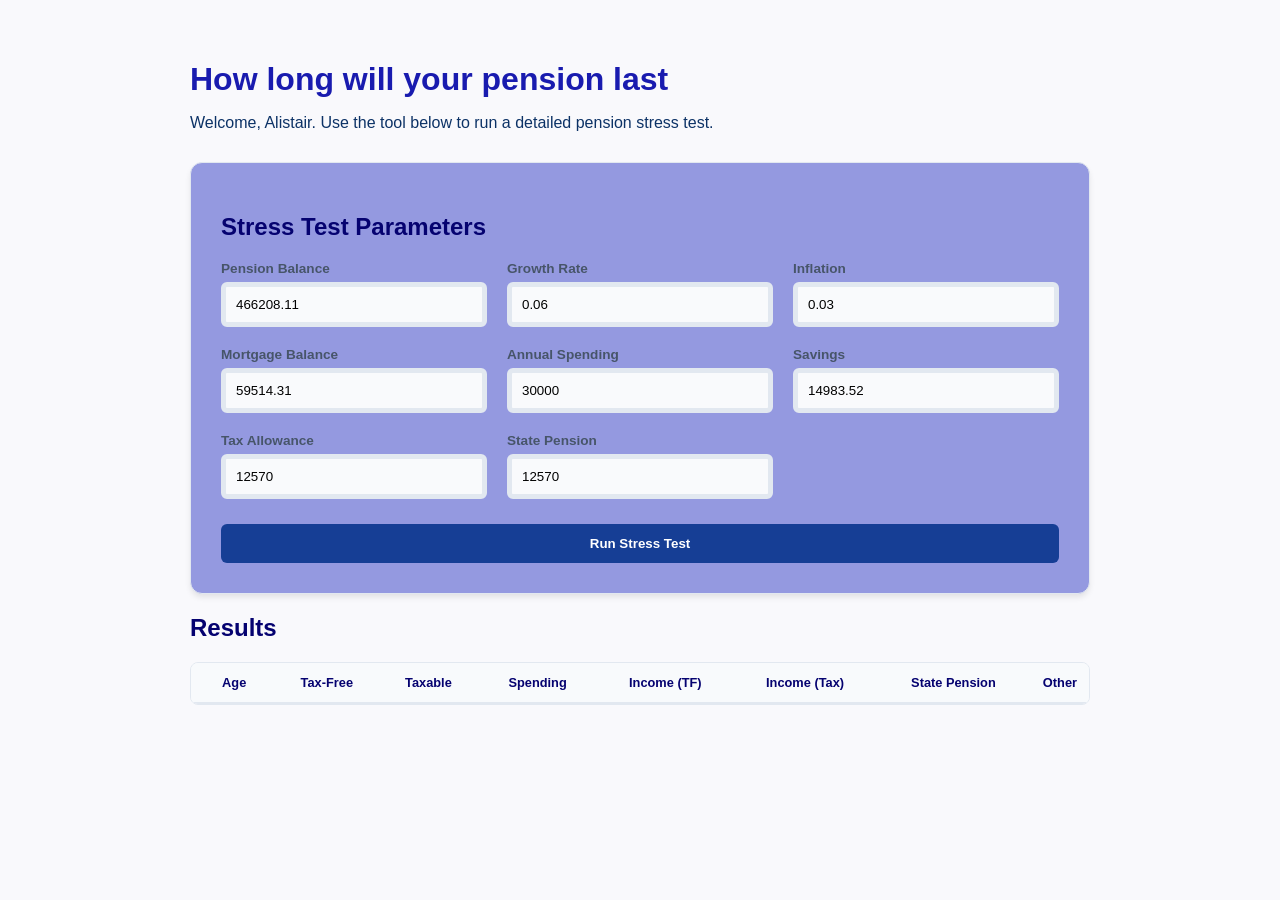
==== src/main/resources/META-INF/resources/index.html @ 06f93f1b "My Calculation runs" ====
<!DOCTYPE html>
<html lang="en">
<head>
    <meta charset="UTF-8">
    <meta name="viewport" content="width=device-width, initial-scale=1.0">
    <title>Pension Forecast Calculator</title>
    <link rel="stylesheet" href="styles.css">
</head>
<body>

<main class="container">
    <header>
        <h1>How long will your pension last</h1>
        <p class="subtitle">Welcome, Alistair. Use the tool below to run a detailed pension stress test.</p>
    </header>

    <section class="card">
        <h2 class="section-title">Stress Test Parameters</h2>
        <div class="input-grid">
            <div class="field">
                <label>Pension Balance</label>
                <input id="pensionBalance" type="number" step="0.01" value="466208.11">
            </div>
            <div class="field">
                <label>Growth Rate</label>
                <input id="growthRate" type="number" step="0.01" value="0.06">
            </div>
            <div class="field">
                <label>Inflation</label>
                <input id="inflation" type="number" step="0.01" value="0.03">
            </div>
            <div class="field">
                <label>Mortgage Balance</label>
                <input id="mortgageBalance" type="number" step="0.01" value="59514.31">
            </div>
            <div class="field">
                <label>Annual Spending</label>
                <input id="spending" type="number" step="0.01" value="30000">
            </div>
            <div class="field">
                <label>Savings</label>
                <input id="savings" type="number" step="0.01" value="14983.52">
            </div>
            <div class="field">
                <label>Tax Allowance</label>
                <input id="taxAllowance" type="number" step="0.01" value="12570">
            </div>
            <div class="field">
                <label>State Pension</label>
                <input id="statePension" type="number" step="0.01" value="12570">
            </div>
        </div>
        <button onclick="runStressTest()">Run Stress Test</button>
    </section>

    <section class="results-wrapper">
        <h2>Results</h2>
        <div class="table-container">
            <table>
                <thead>
                <tr>
                    <th>Age</th>
                    <th>Tax-Free</th>
                    <th>Taxable</th>
                    <th>Spending</th>
                    <th>Income (TF)</th>
                    <th>Income (Tax)</th>
                    <th>State Pension</th>
                    <th>Other</th>
                </tr>
                </thead>
                <tbody id="resultsTable"></tbody>
            </table>
        </div>
    </section>
</main>

<script src="script.js"></script>
</body>
</html>
---- src/main/resources/META-INF/resources/styles.css ----
:root {
    --primary-color: #163e95;
    --bg-color: #f9f9fc;
    --card-bg: #9499e0;
    --text-color: #050270;
    --border-color: #e2e8f0;
}

body {
    font-family: 'Segoe UI', Roboto, sans-serif;
    background-color: var(--bg-color);
    color: var(--text-color);
    margin: 0;
    padding: 40px 20px;
}

.container {
    max-width: 900px;
    margin: 0 auto;
}

header { margin-bottom: 30px; }
h1 { color: #191baf; margin-bottom: 5px; }
.subtitle { color: #0c3266; }

.card {
    background: var(--card-bg);
    padding: 30px;
    border-radius: 12px;
    box-shadow: 0 4px 6px -1px rgba(0, 0, 0, 0.1);
    border: 1px solid var(--border-color);
}

.input-grid {
    display: grid;
    grid-template-columns: repeat(auto-fit, minmax(200px, 1fr));
    gap: 20px;
    margin-top: 20px;
}

.field label {
    display: block;
    font-size: 0.85rem;
    font-weight: 600;
    margin-bottom: 6px;
    color: #475569;
}

input {
    width: 100%;
    padding: 10px;
    border: 5px solid var(--border-color);
    border-radius: 6px;
    box-sizing: border-box;
    background-color: #f9fafc;
}

button {
    margin-top: 25px;
    width: 100%;
    padding: 12px;
    background-color: var(--primary-color);
    color: white;
    border: none;
    border-radius: 6px;
    font-weight: bold;
    cursor: pointer;
    transition: background 0.2s;
}

button:hover { background-color: #1d4ed8; }

.table-container {
    overflow-x: auto;
    background: rgb(252, 252, 255);
    border-radius: 8px;
    border: 1px solid var(--border-color);
}

table {
    width: 100%;
    border-collapse: collapse;
}

th {
    background: #f8fafc;
    padding: 12px;
    text-align: right;
    font-size: 0.8rem;
    border-bottom: 2px solid var(--border-color);
}

td {
    padding: 12px;
    border-bottom: 1px solid var(--border-color);
    text-align: right;
    font-size: 0.9rem;
    color: var(--text-color);
}
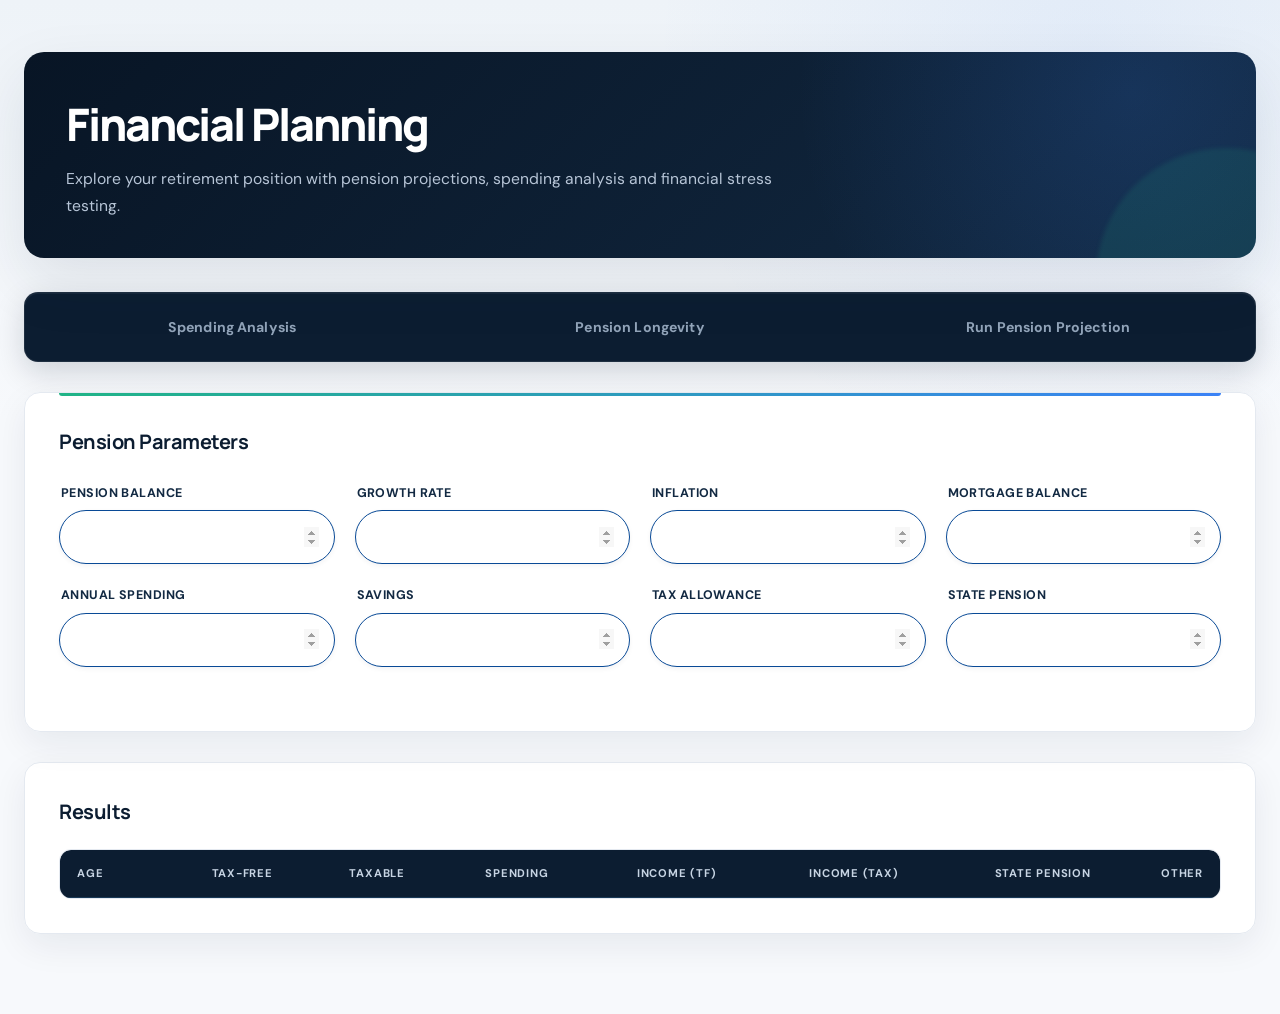
==== commit 89f0d504: "Minor changes to layout and added deploy script" ====
--- a/src/main/resources/META-INF/resources/index.html
+++ b/src/main/resources/META-INF/resources/index.html
@@ -4,53 +4,57 @@
     <meta charset="UTF-8">
     <meta name="viewport" content="width=device-width, initial-scale=1.0">
     <title>Pension Forecast Calculator</title>
-    <link rel="stylesheet" href="styles.css">
+    <link rel="stylesheet" href="mystyle.css">
 </head>
 <body>
 
 <main class="container">
     <header>
-        <h1>How long will your pension last</h1>
-        <p class="subtitle">Welcome, Alistair. Use the tool below to run a detailed pension stress test.</p>
+        <h1>Financial Planning</h1> <p class="subtitle"> Explore your retirement position with pension projections, spending analysis and financial stress testing. </p>
+
     </header>
-
+    <section class="navigation">
+        <button onclick="showSection('spendingAnalysis')">Spending Analysis</button>
+        <button onclick="showSection('pensionLongevity')">Pension Longevity</button>
+        <button onclick="runStressTest()">Run Pension Projection</button>
+    </section>
     <section class="card">
-        <h2 class="section-title">Stress Test Parameters</h2>
+        <h2 class="section-title">Pension Parameters</h2>
         <div class="input-grid">
             <div class="field">
                 <label>Pension Balance</label>
-                <input id="pensionBalance" type="number" step="0.01" value="466208.11">
+                <input id="pensionBalance" type="number" >
             </div>
             <div class="field">
                 <label>Growth Rate</label>
-                <input id="growthRate" type="number" step="0.01" value="0.06">
+                <input id="growthRate" type="number" >
             </div>
             <div class="field">
                 <label>Inflation</label>
-                <input id="inflation" type="number" step="0.01" value="0.03">
+                <input id="inflation" type="number" >
             </div>
             <div class="field">
                 <label>Mortgage Balance</label>
-                <input id="mortgageBalance" type="number" step="0.01" value="59514.31">
+                <input id="mortgageBalance" type="number" >
             </div>
             <div class="field">
                 <label>Annual Spending</label>
-                <input id="spending" type="number" step="0.01" value="30000">
+                <input id="spending" type="number" >
             </div>
             <div class="field">
                 <label>Savings</label>
-                <input id="savings" type="number" step="0.01" value="14983.52">
+                <input id="savings" type="number" >
             </div>
             <div class="field">
                 <label>Tax Allowance</label>
-                <input id="taxAllowance" type="number" step="0.01" value="12570">
+                <input id="taxAllowance" type="number" >
             </div>
             <div class="field">
                 <label>State Pension</label>
-                <input id="statePension" type="number" step="0.01" value="12570">
+                <input id="statePension" type="number" >
             </div>
         </div>
-        <button onclick="runStressTest()">Run Stress Test</button>
+        
     </section>
 
     <section class="results-wrapper">
--- a/src/main/resources/META-INF/resources/mystyle.css
+++ b/src/main/resources/META-INF/resources/mystyle.css
@@ -0,0 +1,816 @@
+@import url('https://fonts.googleapis.com/css2?family=DM+Sans:wght@400;500;600;700&family=Manrope:wght@500;600;700;800&display=swap');
+
+/* =========================================================
+   PREMIUM FINANCIAL PLANNING DASHBOARD
+   ========================================================= */
+
+:root {
+    --navy-950: #081525;
+    --navy-900: #0c1d31;
+    --navy-800: #122942;
+    --navy-700: #193957;
+
+    --blue: #3b82f6;
+    --blue-light: #eaf2ff;
+
+    --teal: #20b486;
+    --teal-dark: #168765;
+    --teal-light: #e8f8f3;
+
+    --white: #ffffff;
+    --off-white: #f7f9fc;
+
+    --slate-900: #172033;
+    --slate-700: #475569;
+    --slate-600: #64748b;
+    --slate-500: #8290a3;
+    --slate-400: #a8b3c2;
+
+    --border: #e4e9f0;
+    --border-dark: #d6dee8;
+
+    --shadow-sm:
+        0 2px 8px rgba(15, 35, 58, 0.04);
+
+    --shadow-md:
+        0 12px 35px rgba(15, 35, 58, 0.07);
+
+    --shadow-lg:
+        0 24px 60px rgba(15, 35, 58, 0.10);
+
+    --radius: 16px;
+    --radius-sm: 10px;
+
+    --transition: 180ms ease;
+}
+
+/* =========================================================
+   RESET
+   ========================================================= */
+
+* {
+    box-sizing: border-box;
+}
+
+html {
+    scroll-behavior: smooth;
+}
+
+body {
+    margin: 0;
+
+    min-height: 100vh;
+
+    font-family:
+        "DM Sans",
+        -apple-system,
+        BlinkMacSystemFont,
+        "Segoe UI",
+        sans-serif;
+
+    color: var(--slate-900);
+
+    background:
+        radial-gradient(
+            circle at 85% 5%,
+            rgba(59, 130, 246, 0.07),
+            transparent 30%
+        ),
+        linear-gradient(
+            180deg,
+            #eef3f8 0,
+            #f7f9fc 420px
+        );
+
+    line-height: 1.5;
+}
+
+/* =========================================================
+   MAIN LAYOUT
+   ========================================================= */
+
+.container {
+    width: min(1240px, calc(100% - 48px));
+
+    margin: 0 auto;
+
+    padding: 52px 0 80px;
+}
+
+/* =========================================================
+   HEADER
+   ========================================================= */
+
+header {
+    position: relative;
+
+    margin-bottom: 34px;
+
+    padding: 38px 42px;
+
+    overflow: hidden;
+
+    border-radius: 20px;
+
+    background:
+        radial-gradient(
+            circle at 90% 20%,
+            rgba(59, 130, 246, 0.16),
+            transparent 30%
+        ),
+        linear-gradient(
+            135deg,
+            var(--navy-950),
+            var(--navy-800)
+        );
+
+    color: white;
+
+    box-shadow: var(--shadow-lg);
+}
+
+/* Decorative glow */
+
+header::after {
+    content: "";
+
+    position: absolute;
+
+    width: 260px;
+    height: 260px;
+
+    right: -100px;
+    bottom: -150px;
+
+    border-radius: 50%;
+
+    background: rgba(32, 180, 134, 0.13);
+
+    filter: blur(2px);
+}
+
+header h1 {
+    position: relative;
+    z-index: 1;
+
+    margin: 0 0 9px;
+
+    font-family: "Manrope", sans-serif;
+
+    font-size: clamp(2rem, 4vw, 2.8rem);
+
+    font-weight: 800;
+
+    letter-spacing: -0.045em;
+
+    color: white;
+}
+
+.subtitle {
+    position: relative;
+    z-index: 1;
+
+    max-width: 760px;
+
+    margin: 0;
+
+    color: #b7c5d7;
+
+    font-size: 0.98rem;
+
+    line-height: 1.7;
+}
+
+/* =========================================================
+   PREMIUM NAVIGATION
+   ========================================================= */
+
+.navigation {
+    display: grid;
+    grid-template-columns: repeat(3, 1fr);
+    gap: 8px;
+
+    margin-bottom: 30px;
+    padding: 7px;
+
+    background: var(--navy-900);
+
+    border: 1px solid rgba(255, 255, 255, 0.08);
+    border-radius: 14px;
+
+    box-shadow:
+        0 10px 30px rgba(8, 21, 37, 0.16),
+        inset 0 1px 0 rgba(255, 255, 255, 0.05);
+}
+
+.navigation button {
+    position: relative;
+
+    min-height: 54px;
+
+    padding: 12px 18px;
+
+    border: 0;
+    border-radius: 10px;
+
+    background: transparent;
+
+    color: #91a3b8;
+
+    font-family: inherit;
+    font-size: 0.88rem;
+    font-weight: 700;
+
+    letter-spacing: 0.01em;
+
+    cursor: pointer;
+
+    transition:
+        color 180ms ease,
+        background 180ms ease,
+        box-shadow 180ms ease,
+        transform 180ms ease;
+}
+
+/* Hover */
+
+.navigation button:hover {
+    color: white;
+
+    background: rgba(255, 255, 255, 0.07);
+}
+
+/* Active tab */
+
+
+
+/* Small active indicator */
+
+
+
+/* Hover animation */
+
+.navigation button:hover {
+    transform: translateY(-1px);
+}
+
+.navigation button:active {
+    transform: translateY(0);
+}
+
+/* =========================================================
+   RESPONSIVE NAVIGATION
+   ========================================================= */
+
+@media (max-width: 680px) {
+
+    .navigation {
+        grid-template-columns: 1fr;
+
+        gap: 5px;
+
+        padding: 6px;
+    }
+
+    .navigation button {
+        min-height: 50px;
+    }
+
+    .navigation button:first-child::after {
+        left: 15px;
+
+        bottom: 50%;
+
+        width: 3px;
+        height: 20px;
+
+        transform: translateY(50%);
+    }
+}
+
+
+/* =========================================================
+   CARD
+   ========================================================= */
+
+.card {
+    position: relative;
+
+    margin-bottom: 30px;
+
+    padding: 34px;
+
+    background: rgba(255, 255, 255, 0.94);
+
+    border: 1px solid var(--border);
+
+    border-radius: var(--radius);
+
+    box-shadow: var(--shadow-md);
+
+    backdrop-filter: blur(10px);
+}
+
+.card::before {
+    content: "";
+
+    position: absolute;
+
+    top: 0;
+    left: 34px;
+    right: 34px;
+
+    height: 3px;
+
+    border-radius: 0 0 4px 4px;
+
+    background:
+        linear-gradient(
+            90deg,
+            var(--teal),
+            var(--blue)
+        );
+}
+
+.section-title {
+    margin: 0 0 27px;
+
+    font-family: "Manrope", sans-serif;
+
+    color: var(--navy-900);
+
+    font-size: 1.25rem;
+
+    font-weight: 700;
+
+    letter-spacing: -0.025em;
+}
+
+/* =========================================================
+   INPUT GRID
+   ========================================================= */
+
+.input-grid {
+    display: grid;
+
+    grid-template-columns:
+        repeat(4, minmax(0, 1fr));
+
+    gap: 22px 20px;
+
+    margin-bottom: 30px;
+}
+
+.field {
+    display: flex;
+
+    flex-direction: column;
+
+    gap: 8px;
+}
+
+.field label {
+    margin-left: 2px;
+
+    color: var(--navy-800);
+
+    font-size: 0.78rem;
+    font-weight: 700;
+
+    letter-spacing: 0.035em;
+
+    text-transform: uppercase;
+}
+
+
+/* =========================================================
+   INPUTS
+   ========================================================= */
+
+.field input {
+    width: 100%;
+    height: 54px;
+
+    padding: 0 15px;
+
+    color: var(--navy-900);
+    background: #ffffff;
+
+    border: 1.5px solid #094a96;
+    border-radius: 30px;
+
+    font-family: inherit;
+    font-size: 1rem;
+    font-weight: 600;
+
+    outline: none;
+
+    box-shadow:
+        0 2px 5px rgba(8, 18, 30, 0.05);
+
+    transition:
+        border-color 180ms ease,
+        box-shadow 180ms ease,
+        background 180ms ease,
+        transform 180ms ease;
+}
+
+.field input:hover {
+    border-color: #8fa1b5;
+
+    background: #ffffff;
+
+    box-shadow:
+        0 3px 8px rgba(15, 35, 58, 0.08);
+}
+
+.field input:focus {
+    border-color: var(--teal);
+
+    background: #ffffff;
+
+    box-shadow:
+        0 0 0 4px rgba(32, 180, 134, 0.12),
+        0 4px 10px rgba(15, 35, 58, 0.08);
+
+    transform: translateY(-1px);
+}
+
+.field input::placeholder {
+    color: #9aa8b8;
+    font-weight: 400;
+}
+
+/* Number input arrows */
+
+.field input::-webkit-inner-spin-button,
+.field input::-webkit-outer-spin-button {
+    opacity: 0.7;
+}
+
+
+/* Number input arrows */
+
+.field input::-webkit-inner-spin-button,
+.field input::-webkit-outer-spin-button {
+    opacity: 0.55;
+}
+
+/* =========================================================
+   PRIMARY ACTION
+   ========================================================= */
+
+.card > button {
+    display: inline-flex;
+
+    align-items: center;
+
+    justify-content: center;
+
+    min-height: 50px;
+
+    padding: 0 25px;
+
+    border: none;
+
+    border-radius: 10px;
+
+    background:
+        linear-gradient(
+            135deg,
+            var(--teal),
+            var(--teal-dark)
+        );
+
+    color: white;
+
+    font-family: inherit;
+
+    font-size: 0.9rem;
+
+    font-weight: 700;
+
+    letter-spacing: 0.01em;
+
+    cursor: pointer;
+
+    box-shadow:
+        0 7px 18px rgba(32, 180, 134, 0.22);
+
+    transition:
+        transform var(--transition),
+        box-shadow var(--transition),
+        filter var(--transition);
+}
+
+.card > button:hover {
+    filter: brightness(1.04);
+
+    transform: translateY(-2px);
+
+    box-shadow:
+        0 10px 24px rgba(32, 180, 134, 0.28);
+}
+
+.card > button:active {
+    transform: translateY(0);
+
+    box-shadow:
+        0 5px 12px rgba(32, 180, 134, 0.18);
+}
+
+/* =========================================================
+   RESULTS SECTION
+   ========================================================= */
+
+.results-wrapper {
+    padding: 34px;
+
+    background: rgba(255, 255, 255, 0.95);
+
+    border: 1px solid var(--border);
+
+    border-radius: var(--radius);
+
+    box-shadow: var(--shadow-md);
+}
+
+.results-wrapper h2 {
+    margin: 0 0 22px;
+
+    font-family: "Manrope", sans-serif;
+
+    color: var(--navy-900);
+
+    font-size: 1.25rem;
+
+    font-weight: 700;
+
+    letter-spacing: -0.025em;
+}
+
+/* =========================================================
+   RESULTS TABLE
+   ========================================================= */
+
+.table-container {
+    overflow-x: auto;
+
+    border: 1px solid var(--border);
+
+    border-radius: 12px;
+
+    background: white;
+
+    box-shadow:
+        inset 0 1px 0 rgba(255, 255, 255, 0.8);
+}
+
+table {
+    width: 100%;
+
+    min-width: 850px;
+
+    border-collapse: separate;
+
+    border-spacing: 0;
+
+    font-size: 0.87rem;
+}
+
+thead {
+    background: var(--navy-900);
+}
+
+th {
+    padding: 15px 17px;
+
+    color: #c7d4e3;
+
+    border-bottom: 1px solid var(--navy-700);
+
+    text-align: right;
+
+    font-size: 0.7rem;
+
+    font-weight: 700;
+
+    letter-spacing: 0.07em;
+
+    text-transform: uppercase;
+
+    white-space: nowrap;
+}
+
+th:first-child {
+    text-align: left;
+}
+
+th:first-child {
+    border-radius: 11px 0 0 0;
+}
+
+th:last-child {
+    border-radius: 0 11px 0 0;
+}
+
+td {
+    padding: 14px 17px;
+
+    color: var(--slate-700);
+
+    border-bottom: 1px solid #edf0f4;
+
+    text-align: right;
+
+    font-variant-numeric: tabular-nums;
+
+    white-space: nowrap;
+}
+
+td:first-child {
+    color: var(--navy-800);
+
+    text-align: left;
+
+    font-weight: 700;
+}
+
+tbody tr {
+    background: white;
+
+    transition:
+        background var(--transition);
+}
+
+tbody tr:nth-child(even) {
+    background: #fafbfd;
+}
+
+tbody tr:hover {
+    background: var(--teal-light);
+}
+
+tbody tr:last-child td {
+    border-bottom: none;
+}
+
+/* =========================================================
+   SCROLLBAR
+   ========================================================= */
+
+.table-container::-webkit-scrollbar {
+    height: 8px;
+}
+
+.table-container::-webkit-scrollbar-track {
+    background: #f1f4f7;
+}
+
+.table-container::-webkit-scrollbar-thumb {
+    background: #c4ced9;
+
+    border-radius: 20px;
+}
+
+.table-container::-webkit-scrollbar-thumb:hover {
+    background: #aab7c5;
+}
+
+/* =========================================================
+   FOCUS STATES
+   ========================================================= */
+
+button:focus-visible,
+input:focus-visible {
+    outline: 3px solid rgba(59, 130, 246, 0.25);
+
+    outline-offset: 3px;
+}
+
+/* =========================================================
+   TABLET
+   ========================================================= */
+
+@media (max-width: 1050px) {
+
+    .input-grid {
+        grid-template-columns:
+            repeat(2, minmax(0, 1fr));
+    }
+}
+
+/* =========================================================
+   MOBILE
+   ========================================================= */
+
+@media (max-width: 680px) {
+
+    .container {
+        width: min(100% - 24px, 1240px);
+
+        padding: 24px 0 50px;
+    }
+
+    header {
+        margin-bottom: 20px;
+
+        padding: 28px 24px;
+
+        border-radius: 16px;
+    }
+
+    header h1 {
+        font-size: 2rem;
+    }
+
+    .subtitle {
+        font-size: 0.88rem;
+
+        line-height: 1.6;
+    }
+
+    .navigation {
+        flex-direction: column;
+
+        gap: 4px;
+    }
+
+    .navigation button {
+        width: 100%;
+    }
+
+    .card,
+    .results-wrapper {
+        padding: 24px 20px;
+
+        border-radius: 14px;
+    }
+
+    .card::before {
+        left: 20px;
+        right: 20px;
+    }
+
+    .input-grid {
+        grid-template-columns: 1fr;
+
+        gap: 17px;
+    }
+
+    .card > button {
+        width: 100%;
+    }
+
+    .results-wrapper {
+        overflow: hidden;
+    }
+
+    table {
+        min-width: 850px;
+    }
+}
+
+/* =========================================================
+   SMALL MOBILE
+   ========================================================= */
+
+@media (max-width: 400px) {
+
+    .container {
+        width: calc(100% - 16px);
+    }
+
+    header {
+        padding: 24px 20px;
+    }
+
+    header h1 {
+        font-size: 1.75rem;
+    }
+
+    .card,
+    .results-wrapper {
+        padding: 20px 16px;
+    }
+
+    .card::before {
+        left: 16px;
+        right: 16px;
+    }
+}
+
+/* =========================================================
+   REDUCED MOTION
+   ========================================================= */
+
+@media (prefers-reduced-motion: reduce) {
+
+    *,
+    *::before,
+    *::after {
+        scroll-behavior: auto !important;
+
+        transition: none !important;
+    }
+}
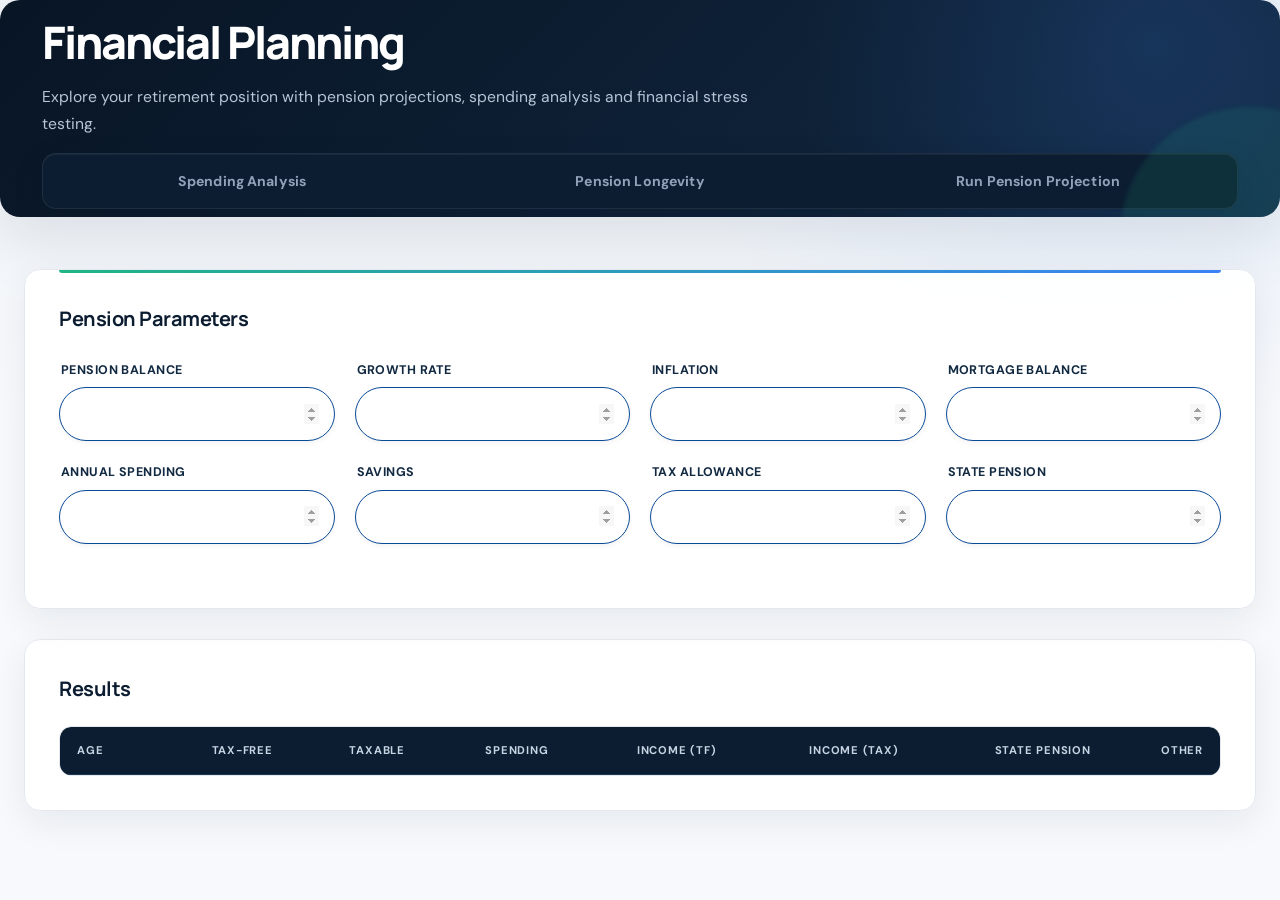
==== commit a915e4ab: "improved screen layout" ====
--- a/src/main/resources/META-INF/resources/index.html
+++ b/src/main/resources/META-INF/resources/index.html
@@ -5,19 +5,23 @@
     <meta name="viewport" content="width=device-width, initial-scale=1.0">
     <title>Pension Forecast Calculator</title>
     <link rel="stylesheet" href="mystyle.css">
+
+    <header>
+        <h1>Financial Planning</h1> <p class="subtitle"> Explore your retirement position with pension projections, spending analysis and financial stress testing. </p>
+        <section class="navigation">
+            <button onclick="showSection('spendingAnalysis')">Spending Analysis</button>
+            <button onclick="runLongevity()">Pension Longevity</button>
+            <button onclick="showSection('spendingAnalysis')">Run Pension Projection</button>
+        </section>
+    </header>
+
+
 </head>
 <body>
 
 <main class="container">
-    <header>
-        <h1>Financial Planning</h1> <p class="subtitle"> Explore your retirement position with pension projections, spending analysis and financial stress testing. </p>
 
-    </header>
-    <section class="navigation">
-        <button onclick="showSection('spendingAnalysis')">Spending Analysis</button>
-        <button onclick="showSection('pensionLongevity')">Pension Longevity</button>
-        <button onclick="runStressTest()">Run Pension Projection</button>
-    </section>
+
     <section class="card">
         <h2 class="section-title">Pension Parameters</h2>
         <div class="input-grid">
--- a/src/main/resources/META-INF/resources/mystyle.css
+++ b/src/main/resources/META-INF/resources/mystyle.css
@@ -104,9 +104,9 @@
 header {
     position: relative;
 
-    margin-bottom: 34px;
-
-    padding: 38px 42px;
+    margin-bottom: 0px;
+
+    padding: 8px 42px;
 
     overflow: hidden;
 
@@ -188,10 +188,10 @@
 .navigation {
     display: grid;
     grid-template-columns: repeat(3, 1fr);
-    gap: 8px;
-
-    margin-bottom: 30px;
-    padding: 7px;
+    gap: 0px;
+
+    margin-top: 15px;
+    padding: 0px;
 
     background: var(--navy-900);
 
@@ -208,7 +208,7 @@
 
     min-height: 54px;
 
-    padding: 12px 18px;
+    padding: 5px 18px;
 
     border: 0;
     border-radius: 10px;
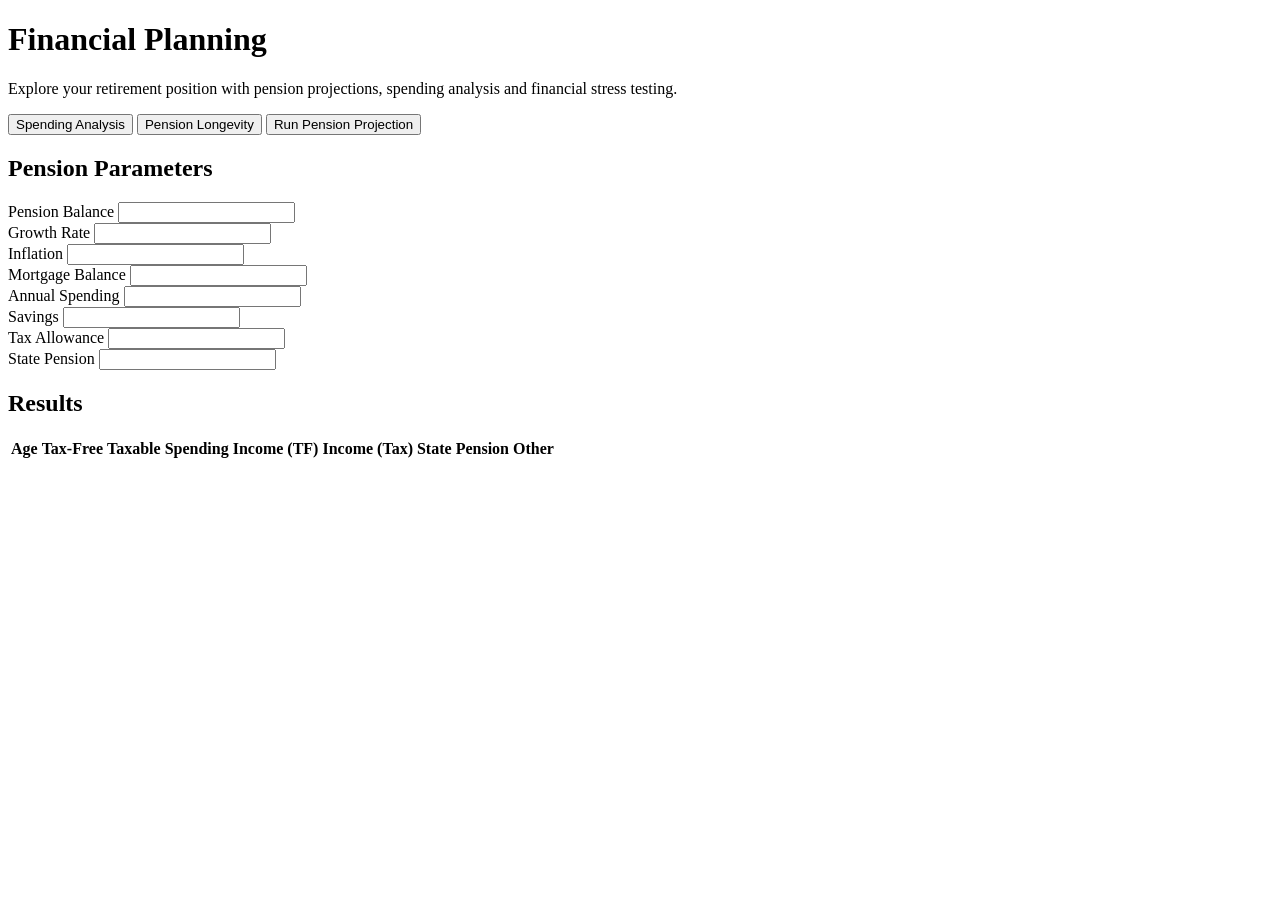
==== commit 9f794916: "Added Login Screen to non localhost environments" ====
--- a/src/main/resources/META-INF/resources/index.html
+++ b/src/main/resources/META-INF/resources/index.html
@@ -4,24 +4,21 @@
     <meta charset="UTF-8">
     <meta name="viewport" content="width=device-width, initial-scale=1.0">
     <title>Pension Forecast Calculator</title>
-    <link rel="stylesheet" href="mystyle.css">
-
-    <header>
-        <h1>Financial Planning</h1> <p class="subtitle"> Explore your retirement position with pension projections, spending analysis and financial stress testing. </p>
-        <section class="navigation">
-            <button onclick="showSection('spendingAnalysis')">Spending Analysis</button>
-            <button onclick="runLongevity()">Pension Longevity</button>
-            <button onclick="showSection('spendingAnalysis')">Run Pension Projection</button>
-        </section>
-    </header>
-
+    <link rel="stylesheet" href="/mystyle.css">
 
 </head>
 <body>
 
 <main class="container">
+    <header>
+        <h1>Financial Planning</h1> <p class="subtitle"> Explore your retirement position with pension projections, spending analysis and financial stress testing. </p>
 
-
+    </header>
+    <section class="navigation">
+        <button onclick="showSection('spendingAnalysis')">Spending Analysis</button>
+        <button onclick="runLongevity()">Pension Longevity</button>
+        <button onclick="showSection('spendingAnalysis')">Run Pension Projection</button>
+    </section>
     <section class="card">
         <h2 class="section-title">Pension Parameters</h2>
         <div class="input-grid">
@@ -83,6 +80,6 @@
     </section>
 </main>
 
-<script src="script.js"></script>
+<script src="/script.js"></script>
 </body>
 </html>
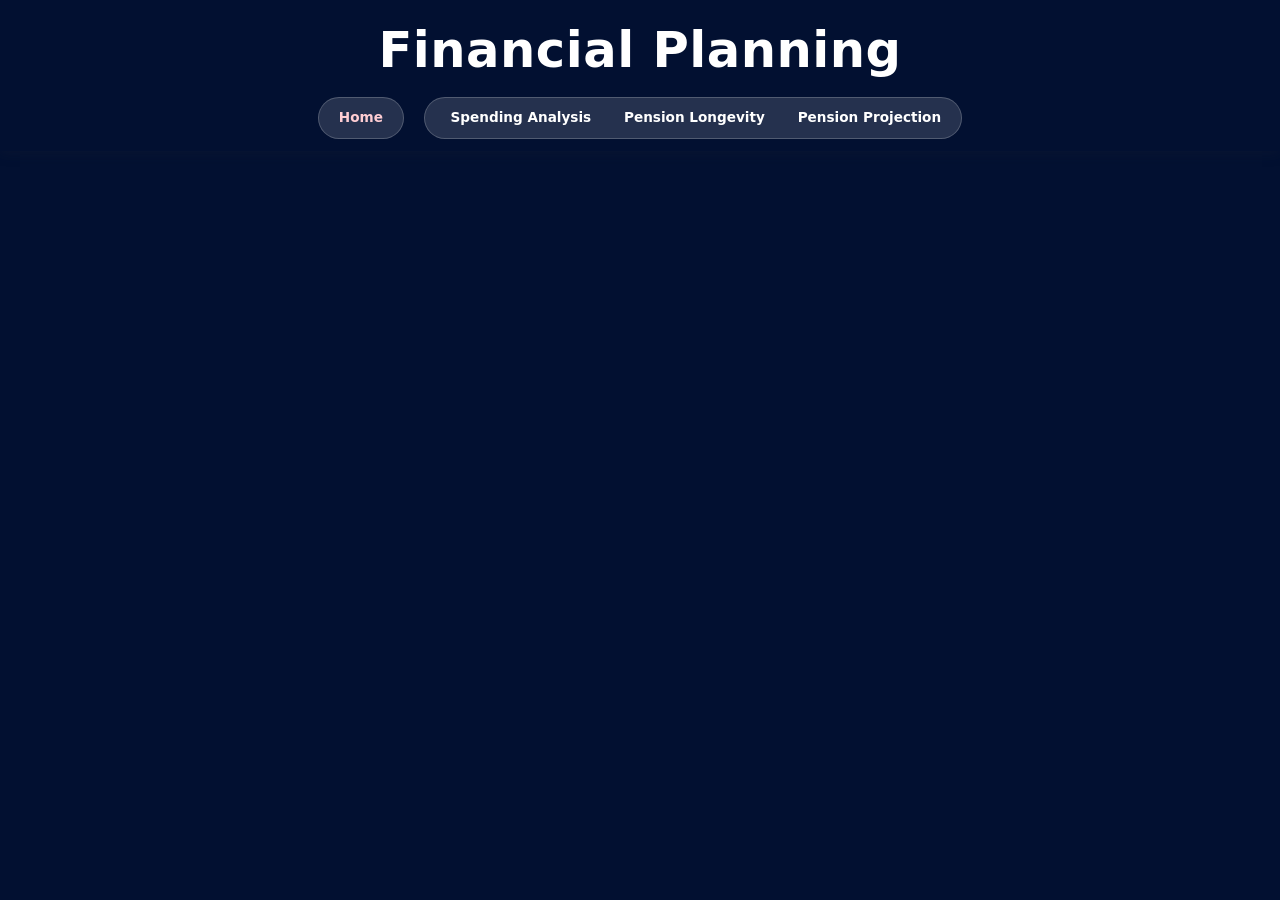
==== commit 79c2c887: "Longevity panel control working" ====
--- a/src/main/resources/META-INF/resources/index.html
+++ b/src/main/resources/META-INF/resources/index.html
@@ -1,85 +1,48 @@
 <!DOCTYPE html>
 <html lang="en">
 <head>
-    <meta charset="UTF-8">
-    <meta name="viewport" content="width=device-width, initial-scale=1.0">
-    <title>Pension Forecast Calculator</title>
-    <link rel="stylesheet" href="/mystyle.css">
+<meta charset="utf-8">
+<meta name="viewport" content="width=device-width, initial-scale=1">
+<title>Two-pane layout</title>
+<link rel="stylesheet" href="./mystyle.css">
+</head>
 
-</head>
 <body>
 
-<main class="container">
-    <header>
-        <h1>Financial Planning</h1> <p class="subtitle"> Explore your retirement position with pension projections, spending analysis and financial stress testing. </p>
+<header>
+  <h1 class="page-title">Financial Planning</h1>
 
-    </header>
-    <section class="navigation">
-        <button onclick="showSection('spendingAnalysis')">Spending Analysis</button>
-        <button onclick="runLongevity()">Pension Longevity</button>
-        <button onclick="showSection('spendingAnalysis')">Run Pension Projection</button>
-    </section>
-    <section class="card">
-        <h2 class="section-title">Pension Parameters</h2>
-        <div class="input-grid">
-            <div class="field">
-                <label>Pension Balance</label>
-                <input id="pensionBalance" type="number" >
-            </div>
-            <div class="field">
-                <label>Growth Rate</label>
-                <input id="growthRate" type="number" >
-            </div>
-            <div class="field">
-                <label>Inflation</label>
-                <input id="inflation" type="number" >
-            </div>
-            <div class="field">
-                <label>Mortgage Balance</label>
-                <input id="mortgageBalance" type="number" >
-            </div>
-            <div class="field">
-                <label>Annual Spending</label>
-                <input id="spending" type="number" >
-            </div>
-            <div class="field">
-                <label>Savings</label>
-                <input id="savings" type="number" >
-            </div>
-            <div class="field">
-                <label>Tax Allowance</label>
-                <input id="taxAllowance" type="number" >
-            </div>
-            <div class="field">
-                <label>State Pension</label>
-                <input id="statePension" type="number" >
-            </div>
-        </div>
-        
-    </section>
+  <div class="header-controls">
+    <div class="group solo">
+      <button class="clear" id="clear-all">Home</button>
+    </div>
 
-    <section class="results-wrapper">
-        <h2>Results</h2>
-        <div class="table-container">
-            <table>
-                <thead>
-                <tr>
-                    <th>Age</th>
-                    <th>Tax-Free</th>
-                    <th>Taxable</th>
-                    <th>Spending</th>
-                    <th>Income (TF)</th>
-                    <th>Income (Tax)</th>
-                    <th>State Pension</th>
-                    <th>Other</th>
-                </tr>
-                </thead>
-                <tbody id="resultsTable"></tbody>
-            </table>
-        </div>
-    </section>
+    <div class="group" data-tone="upper">
+
+      <button data-pane="upper" data-view="users">Spending Analysis</button>
+      <button data-pane="upper" data-view="notes">Pension Longevity</button>
+      <button data-pane="upper" data-view="log">Pension Projection</button>
+    </div>
+
+
+  </div>
+</header>
+
+<main>
+  <section class="panel" id="upper-panel">
+    <div class="panel-head">Upper</div>
+    <div id="upper" class="pane" aria-label="Upper pane"></div>
+  </section>
+
+  <div id="divider" role="separator" aria-orientation="horizontal" tabindex="0"
+       aria-label="Resize panes (drag, or use the up and down arrow keys)"></div>
+
+  <section class="panel" id="lower-panel">
+    <div class="panel-head">Lower</div>
+    <div id="lower" class="pane" aria-label="Lower pane"></div>
+  </section>
 </main>
 
-<script src="/script.js"></script>
+<script src="./script.js"></script>
 </body>
 </html>
--- a/src/main/resources/META-INF/resources/mystyle.css
+++ b/src/main/resources/META-INF/resources/mystyle.css
@@ -0,0 +1,332 @@
+:root {
+    --ink: #1e2433;
+    --muted: #667085;
+    --page: #021031;
+    --paper: #ffffff;
+    --line: #dfe3ee;
+    --upper: #4f46e5;        /* indigo: upper pane */
+    --lower: #0d9488;        /* teal: lower pane */
+    --danger: #e11d48;
+    --ok: #059669;
+    --warn: #d97706;
+    --shadow: 0 1px 2px rgb(30 36 51 / 0.06), 0 6px 18px rgb(30 36 51 / 0.07);
+    --split: 50%;            /* height of the upper panel, changed by the divider */
+  }
+
+
+  * { box-sizing: border-box; }
+  html, body { height: 100%; margin: 0; }
+  body {
+    display: grid;
+    grid-template-rows: auto 1fr;
+    font: 15px/1.55 system-ui, -apple-system, "Segoe UI", Roboto, sans-serif;
+    color: var(--ink);
+    background: var(--page);
+  }
+
+  /* ---------- Header ---------- */
+  header {
+    display: grid;
+    gap: 0.5rem;
+    padding: 0.75rem 1.25rem;
+    color: #fff;
+    background:
+        radial-gradient(
+            circle at 90% 20%,
+            rgba(59, 130, 246, 0.16),
+            transparent 30%
+        ),
+        linear-gradient(
+            135deg,
+            var(--navy-950),
+            var(--navy-800)
+        );
+    box-shadow: 0 2px 12px rgb(30 36 51 / 0.25);
+  }
+
+  .page-title { margin: 0; text-align: center; font-size: 3.1rem; font-weight: 650; letter-spacing: 0.01em; }
+  .header-controls {
+    display: flex;
+    flex-wrap: wrap;
+    justify-content: center;
+    align-items: center;
+    gap: 0.75rem 1.25rem;
+  }
+
+
+  .group {
+    display: flex;
+    flex-wrap: wrap;
+    gap: 0.35rem;
+    align-items: center;
+    padding: 0.3rem 0.4rem 0.3rem 0.75rem;
+    border-radius: 999px;
+    background: rgb(255 255 255 / 0.14);
+    border: 1px solid rgb(255 255 255 / 0.2);
+  }
+  .group-label {
+    display: flex; align-items: center; gap: 0.4rem;
+    margin-right: 0.2rem;
+    font-size: 0.75rem; font-weight: 650;
+    text-transform: uppercase; letter-spacing: 0.08em;
+  }
+  .group-label::before {
+    content: "";
+    width: 0.6rem; height: 0.6rem; border-radius: 50%;
+    background: var(--tone);
+    box-shadow: 0 0 0 2px #fff;
+  }
+  .group[data-tone="upper"] { --tone: #a5b4fc; }
+  .group[data-tone="lower"] { --tone: #5eead4; }
+
+  button {
+    font: inherit;
+    font-size: 0.85rem;
+    font-weight: 550;
+    padding: 0.3rem 0.85rem;
+    border: 0;
+    border-radius: 999px;
+    background: transparent;
+    color: #fff;
+    cursor: pointer;
+    transition: background 0.15s, color 0.15s, transform 0.1s;
+  }
+  button:hover { background: rgb(255 255 255 / 0.22); }
+  button:active { transform: scale(0.96); }
+  button:focus-visible { outline: 2px solid #fff; outline-offset: 2px; }
+  button.active { background: #fff; color: #312e81; }
+  button.clear { color: #fecdd3; }
+  button.clear:hover { background: #e11d48; color: #fff; }
+  .group.solo { padding-left: 0.4rem; }
+  button.run-action {
+    margin-top: 0.75rem;
+    background : #07043a;
+    color: #fff;
+    border-radius: 6px;
+  }
+  button.run-action:hover { 
+    background:  #312e81; 
+    color: #fff;
+}
+
+  /* ---------- Body ---------- */
+  main {
+    display: grid;
+    grid-template-rows: var(--split) 14px minmax(0, 1fr);
+    min-height: 0;
+    padding: 0 1rem;
+  }
+
+  .panel {
+    display: flex;
+    flex-direction: column;
+    min-height: 0;
+    overflow: hidden;
+    background: var(--paper);
+    border: 1px solid var(--line);
+    border-top: 3px solid var(--tone);
+    border-radius: 10px;
+    box-shadow: var(--shadow);
+  }
+  #upper-panel { --tone: var(--upper); margin-top: 1rem; }
+  #lower-panel { --tone: var(--lower); margin-bottom: 1rem; }
+
+  .panel-head {
+    display: flex; align-items: center; gap: 0.5rem;
+    padding: 0.45rem 1.1rem;
+    font-size: 0.72rem; font-weight: 700;
+    text-transform: uppercase; letter-spacing: 0.1em;
+    color: var(--tone);
+    border-bottom: 1px solid var(--line);
+    background: color-mix(in srgb, var(--tone) 7%, var(--paper));
+  }
+  .pane { flex: 1; overflow: auto; padding: 1.1rem 1.25rem; }
+
+  /* empty state */
+  .pane:empty { display: grid; place-items: center; text-align: center; }
+  .pane:empty::before {
+    content: "Nothing to show here. Choose a view from the buttons above.";
+    color: var(--muted);
+  }
+
+  /* Hide unselected panes; let a selected pane use the available body space. */
+  main.no-upper,
+  main.no-lower,
+  main.no-panels { grid-template-rows: minmax(0, 1fr); }
+  main.no-upper #upper-panel,
+  main.no-upper #divider,
+  main.no-lower #lower-panel,
+  main.no-lower #divider,
+  main.no-panels #upper-panel,
+  main.no-panels #lower-panel,
+  main.no-panels #divider { display: none; }
+  main.no-upper #lower-panel { margin-top: 1rem; }
+  main.no-lower #upper-panel { margin-bottom: 1rem; }
+
+  /* ---------- Divider ---------- */
+  #divider {
+    cursor: row-resize;
+    touch-action: none;
+    display: grid;
+    place-items: center;
+  }
+  #divider::after {
+    content: "";
+    width: 3.5rem; height: 5px;
+    border-radius: 3px;
+    background: linear-gradient(90deg, var(--upper), var(--lower));
+    opacity: 0.45;
+    transition: opacity 0.15s;
+  }
+  #divider:hover::after, #divider:focus-visible::after { opacity: 1; }
+  #divider:focus-visible { outline: none; }
+
+  /* ---------- Sample content ---------- */
+  h2 { margin: 0 0 0.75rem; font-size: 1.15rem; font-weight: 650; }
+  table { border-collapse: collapse; width: 100%; max-width: 44rem; }
+  .results-wrapper,
+  .table-container { width: 100%; min-width: 0; }
+  .results-table {
+    width: 100%;
+    max-width: none;
+    table-layout: fixed;
+  }
+  .results-table th,
+  .results-table td {
+    padding: 0.4rem 0.3rem;
+    overflow-wrap: anywhere;
+  }
+  th {
+    text-align: left; padding: 0.45rem 0.9rem 0.45rem 0;
+    font-size: 0.75rem; text-transform: uppercase; letter-spacing: 0.06em;
+    color: var(--muted); border-bottom: 2px solid var(--line);
+  }
+  td { padding: 0.55rem 0.9rem 0.55rem 0; border-bottom: 1px solid var(--line); }
+  .badge {
+    display: inline-block; padding: 0.1rem 0.6rem; border-radius: 999px;
+    font-size: 0.78rem; font-weight: 600;
+    color: var(--c); background: color-mix(in srgb, var(--c) 14%, transparent);
+  }
+  .badge.ok { --c: var(--ok); }
+  .badge.warn { --c: var(--warn); }
+  .badge.bad { --c: var(--danger); }
+  .callout {
+    max-width: 44rem; margin: 0;
+    padding: 0.75rem 1rem;
+    border-left: 4px solid var(--tone);
+    border-radius: 0 8px 8px 0;
+    background: color-mix(in srgb, var(--tone) 9%, transparent);
+  }
+  pre { margin: 0; font: 13px/1.7 ui-monospace, Menlo, Consolas, monospace; white-space: pre-wrap; }
+  .t { color: var(--muted); }
+  .lvl-info { color: var(--ok); font-weight: 600; }
+  .lvl-warn { color: var(--warn); font-weight: 600; }
+/* =========================================================
+   INPUT GRID
+   ========================================================= */
+
+.input-grid {
+    display: grid;
+
+    grid-template-columns:
+        repeat(4, minmax(0, 1fr));
+
+    gap: 22px 20px;
+
+    margin-bottom: 30px;
+}
+
+.field {
+    display: flex;
+
+    flex-direction: column;
+
+    gap: 8px;
+}
+
+.field label {
+    margin-left: 2px;
+
+    color: var(--navy-800);
+
+    font-size: 0.78rem;
+    font-weight: 700;
+
+    letter-spacing: 0.035em;
+
+    text-transform: uppercase;
+}
+
+
+/* =========================================================
+   INPUTS
+   ========================================================= */
+
+.field input {
+    width: 100%;
+    height: 54px;
+
+    padding: 0 15px;
+
+    color: var(--navy-900);
+    background: #ffffff;
+
+    border: 1.5px solid #094a96;
+    border-radius: 30px;
+
+    font-family: inherit;
+    font-size: 1rem;
+    font-weight: 600;
+
+    outline: none;
+
+    box-shadow:
+        0 2px 5px rgba(8, 18, 30, 0.05);
+
+    transition:
+        border-color 180ms ease,
+        box-shadow 180ms ease,
+        background 180ms ease,
+        transform 180ms ease;
+}
+
+.field input:hover {
+    border-color: #8fa1b5;
+
+    background: #ffffff;
+
+    box-shadow:
+        0 3px 8px rgba(15, 35, 58, 0.08);
+}
+
+.field input:focus {
+    border-color: var(--teal);
+
+    background: #ffffff;
+
+    box-shadow:
+        0 0 0 4px rgba(32, 180, 134, 0.12),
+        0 4px 10px rgba(15, 35, 58, 0.08);
+
+    transform: translateY(-1px);
+}
+
+.field input::placeholder {
+    color: #9aa8b8;
+    font-weight: 400;
+}
+
+/* Number input arrows */
+
+.field input::-webkit-inner-spin-button,
+.field input::-webkit-outer-spin-button {
+    opacity: 0.7;
+}
+
+
+/* Number input arrows */
+
+.field input::-webkit-inner-spin-button,
+.field input::-webkit-outer-spin-button {
+    opacity: 0.55;
+}
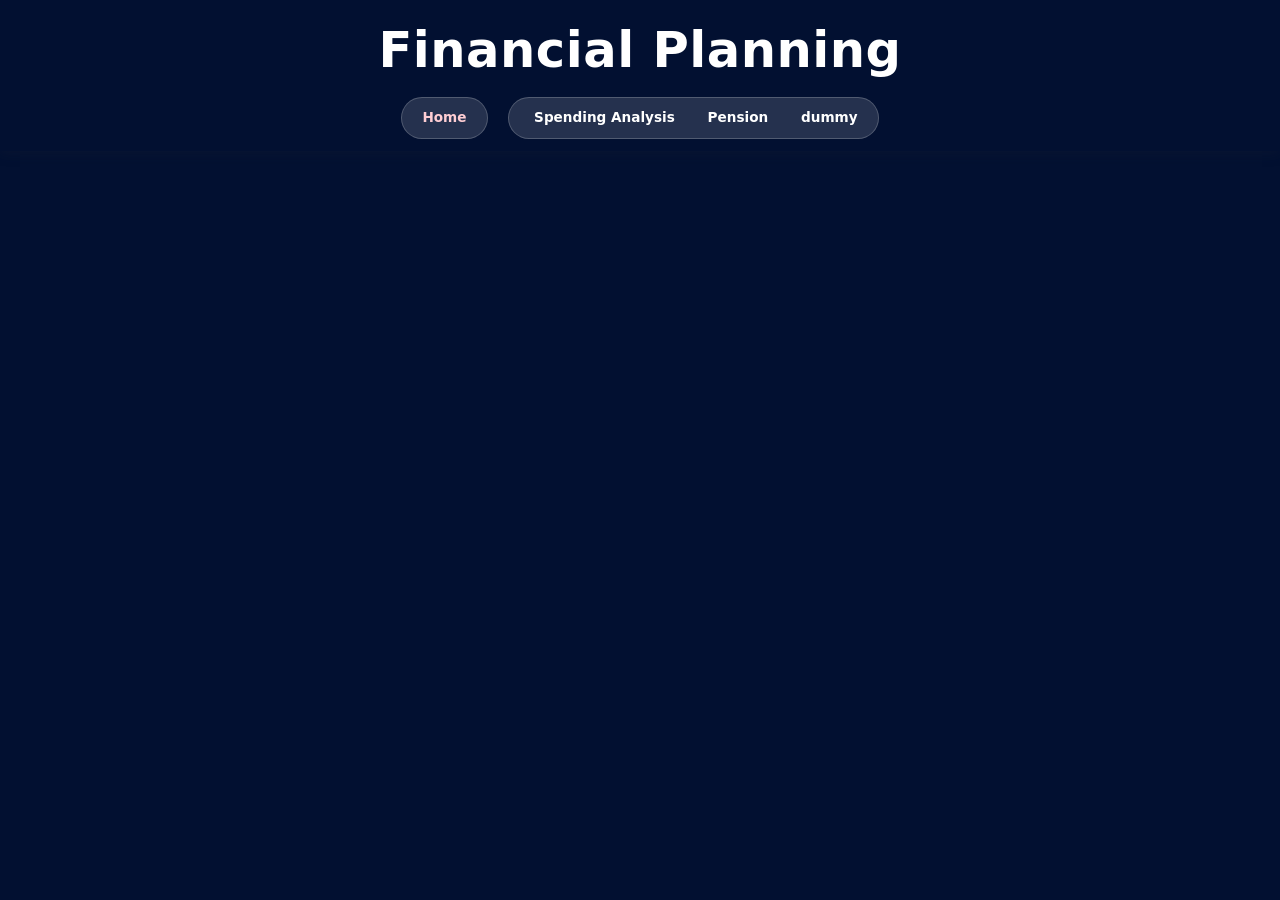
==== commit 0d0efb17: "Cleaned up old code" ====
--- a/src/main/resources/META-INF/resources/index.html
+++ b/src/main/resources/META-INF/resources/index.html
@@ -20,8 +20,8 @@
     <div class="group" data-tone="upper">
 
       <button data-pane="upper" data-view="users">Spending Analysis</button>
-      <button data-pane="upper" data-view="notes">Pension Longevity</button>
-      <button data-pane="upper" data-view="log">Pension Projection</button>
+      <button data-pane="upper" data-view="notes">Pension</button>
+      <button data-pane="upper" data-view="log">dummy</button>
     </div>
 
 
